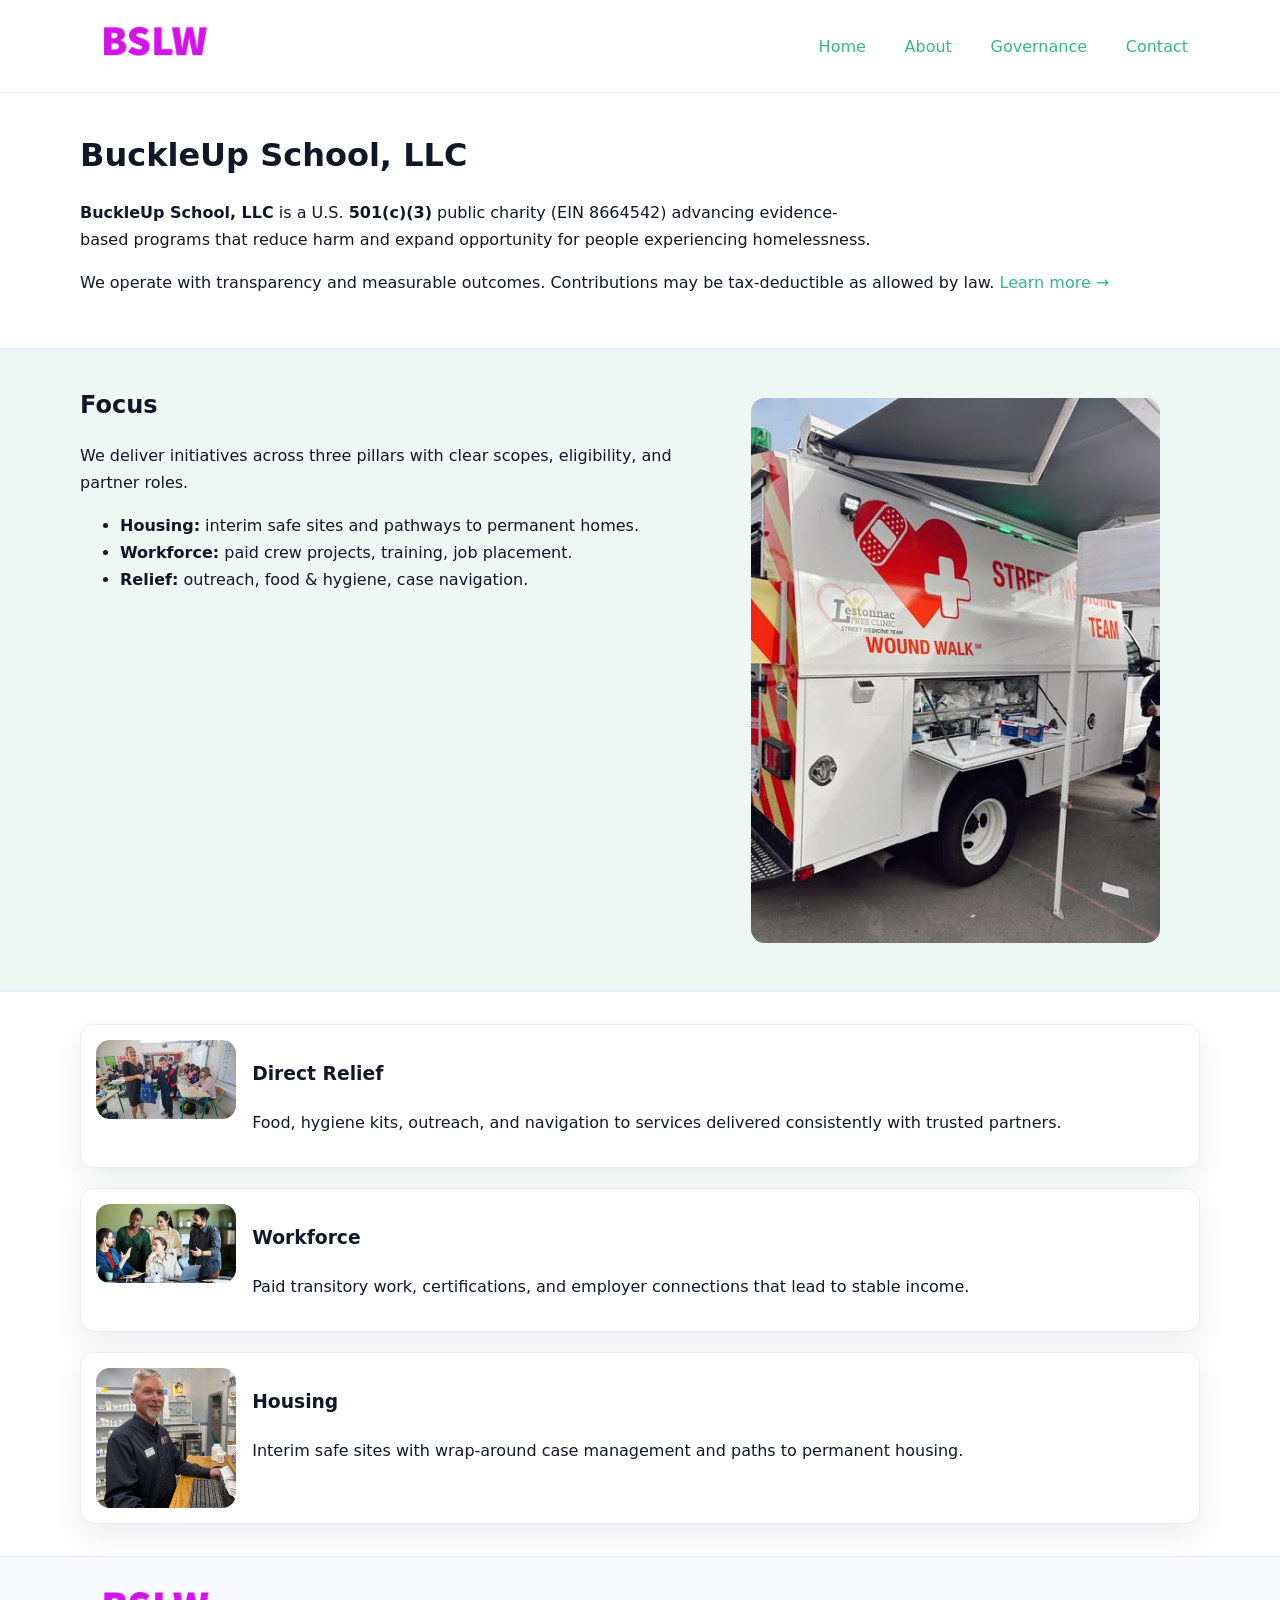
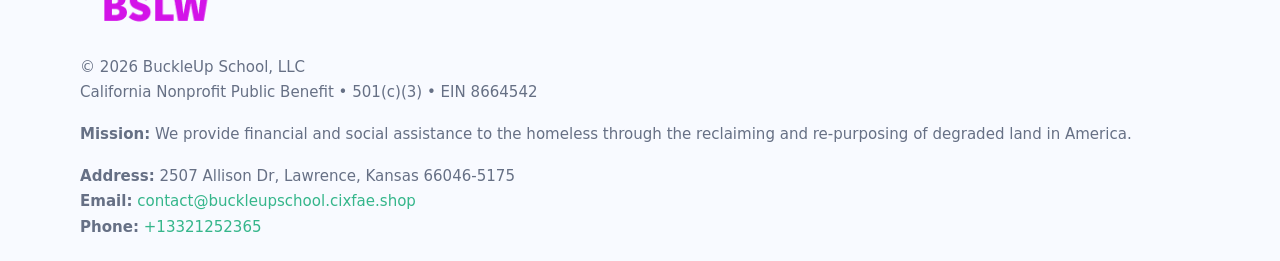
==== index.html @ 5452043c "Initial commit" ====
<!doctype html>
<html lang="en">
<head>
<meta charset="utf-8"/><meta name="viewport" content="width=device-width,initial-scale=1"/>
<title>BuckleUp School, LLC – Nonprofit • 2025</title>
<link rel="stylesheet" href="assets/styles.css"/><link rel="icon" href="images/logo.png">
<meta name="data-ein" content="8664542"><meta name="data-name" content="BuckleUp School, LLC">
<meta name="data-email" content="contact@buckleupschool.cixfae.shop"><meta name="data-phone" content="+13321252365">
<meta name="data-address" content="2507 Allison Dr,
Lawrence, Kansas 66046-5175"><meta name="data-map" content="2507+Allison+Dr,+Lawrence,+Kansas+66046-5175">
  <meta name="description" content="Our nonprofit strengthens the community with programs focused on education access and enrichment.">
</head>
<body>
<div style="position:absolute;left:-9999px;top:-9999px;opacity:0" data-uniq="{{UNIQUE_BLOB}}">
  <span>Our nonprofit strengthens the community with programs focused on education access and enrichment.</span><svg width="12" height="12" viewBox="0 0 12 12" xmlns="http://www.w3.org/2000/svg"><circle cx="6" cy="6" r="5" fill="#28a745"/></svg><img src="images/education.jpg" width="1" height="1" alt="" loading="lazy"/>
</div>

<header>
  <div class="header-wrap">
    <a href="index.html"><img src="images/logo.png" alt="BuckleUp School, LLC logo" style="width:148px"></a>
    <nav>
      <a class="active" href="index.html">Home</a>
      <a href="about.html">About</a>
      <a href="governance.html">Governance</a>
      <a href="contact.html">Contact</a>
    </nav>
  </div>
</header>

<main>
  <section class="c33668fc498">
    <div class="container">
      <h1>BuckleUp School, LLC</h1>
      <p class="cb954584cc6">
        <strong>BuckleUp School, LLC</strong> is a U.S. <strong>501(c)(3)</strong> public charity (EIN 8664542) advancing evidence-based programs that reduce harm and expand opportunity for people experiencing homelessness.
      </p>
      <p>
        We operate with transparency and measurable outcomes. Contributions may be tax-deductible as allowed by law.
        <a href="about.html">Learn more →</a>
      </p>
    </div>
  </section>

  <section class="section tint">
    <div class="container grid two">
      <div>
        <h2>Focus</h2>
        <p>We deliver initiatives across three pillars with clear scopes, eligibility, and partner roles.</p>
        <ul>
          <li><strong>Housing:</strong> interim safe sites and pathways to permanent homes.</li>
          <li><strong>Workforce:</strong> paid crew projects, training, job placement.</li>
          <li><strong>Relief:</strong> outreach, food & hygiene, case navigation.</li>
        </ul>
      </div>
      <figure><img src="images/hero.jpg" alt="Program highlight"></figure>
    </div>
  </section>

  <section class="section">
    <div class="container list grid">
      <div class="item">
        <img src="images/relief.jpg" alt="">
        <div>
          <h3>Direct Relief</h3>
          <p>Food, hygiene kits, outreach, and navigation to services delivered consistently with trusted partners.</p>
        </div>
      </div>
      <div class="item">
        <img src="images/jobs.jpg" alt="">
        <div>
          <h3>Workforce</h3>
          <p>Paid transitory work, certifications, and employer connections that lead to stable income.</p>
        </div>
      </div>
      <div class="item">
        <img src="images/land.jpg" alt="">
        <div>
          <h3>Housing</h3>
          <p>Interim safe sites with wrap-around case management and paths to permanent housing.</p>
        </div>
      </div>
    </div>
  </section>

  <footer class="footer">
    <div class="container grid">
      <div><img src="images/logo.png" alt="" style="width:150px;margin-bottom:.6rem">
        <div class="small">© <span id="year"></span> BuckleUp School, LLC</div>
        <div class="small">California Nonprofit Public Benefit • 501(c)(3) • EIN 8664542</div>
      </div>
      <div><div class="small"><strong>Mission:</strong> We provide financial and social assistance to the homeless through the reclaiming and re-purposing of degraded land in America.</div></div>
      <div><div class="small"><strong>Address:</strong> 2507 Allison Dr,
Lawrence, Kansas 66046-5175<br><strong>Email:</strong> <a href="mailto:contact@buckleupschool.cixfae.shop">contact@buckleupschool.cixfae.shop</a><br><strong>Phone:</strong> <a href="tel:+13321252365">+13321252365</a></div></div>
    </div>
  </footer>
</main>

<!-- color/skin script -->
<script>(function(){function g(n){const e=document.querySelector('meta[name="'+n+'"]');return e?e.content:''}
function h(s){let x=2166136261>>>0;for(let i=0;i<s.length;i++){x^=s.charCodeAt(i);x=(x*16777619)>>>0}return x>>>0}
let k=(g('data-ein')||'').replace(/\D+/g,'');if(!k)k=g('data-name')||location.hostname||'d';
const key=h(String(k)),H=key%360,S=55+(key%20),L=46;
const r=document.documentElement;r.style.setProperty('--brand',`hsl(${H} ${S}% ${L}%)`);
r.style.setProperty('--brand-ink',`hsl(${H} ${Math.min(95,S+10)}% ${Math.max(22,L-18)}%)`);
r.style.setProperty('--soft',`hsl(${H} ${Math.max(40,S-25)}% 95%)`);
const y=document.getElementById('year'); if(y) y.textContent=new Date().getFullYear();})();</script>
</body>
</html>
---- assets/styles.css ----
:root{
  --ink:#101828; --muted:#667085; --paper:#fff; --line:#e6ecfa;
  --brand:#2256d8; --brand-ink:#143a9a; --soft:#eef3ff;
  --radius:18px; --shadow:0 12px 30px rgba(16,24,40,.08)
}
*{box-sizing:border-box}
html,body{height:100%}
body{
  margin:0;background:var(--paper);color:var(--ink);
  font-family:Inter,system-ui,-apple-system,Segoe UI,Roboto,Arial,sans-serif;
  line-height:1.7
}
a{color:var(--brand);text-decoration:none}
a:hover{text-decoration:underline}
img{max-width:100%;display:block;border-radius:14px}

header{position:sticky;top:0;background:#fff;border-bottom:1px solid var(--line);z-index:10}
.header-wrap{width:min(1120px,94%);margin:0 auto;display:flex;align-items:center;justify-content:space-between;padding:.8rem 0}
.header-wrap nav a{margin-left:.6rem;padding:.5rem .75rem;border-radius:10px}
.header-wrap nav a:hover{background:var(--soft);text-decoration:none}

main{min-height:100svh;display:flex;flex-direction:column}
.container{width:min(1120px,94%);margin-inline:auto}
.section{padding:2rem 0}
.c33668fc498{padding:2.2rem 0;border-bottom:1px solid var(--line)}
h1{font-size:2rem;margin:0 0 .2rem 0}
h2{font-size:1.5rem;margin:.2rem 0 .6rem}
.cb954584cc6{max-width:78ch}

.grid{display:grid;gap:1.2rem}
.two{grid-template-columns:1fr}
.list .item{
  display:grid;grid-template-columns:140px 1fr;gap:1rem;
  background:#fff;border:1px solid #e7edff;border-radius:14px;padding:.95rem;box-shadow:var(--shadow)
}

.tint{background:var(--soft);border-top:1px solid #e7edff;border-bottom:1px solid #e7edff}

.c88cffa6412{display:grid;grid-template-columns:1fr;gap:.9rem}
label{display:grid;gap:.35rem;font-weight:600}
input,textarea{
  width:100%;padding:.75rem .85rem;border:1px solid #d8e2fb;border-radius:12px;
  font:inherit
}
input:focus,textarea:focus{outline:2px solid var(--soft);border-color:var(--brand)}
.c9e4c4f5180{display:inline-block;padding:.75rem 1rem;border:1px solid #d8e2fb;border-radius:12px;background:#fff}
.c9e4c4f5180:hover{box-shadow:var(--shadow);text-decoration:none}
.btn-primary{background:var(--brand);border-color:var(--brand);color:#fff}

.map-embed iframe{width:100%;aspect-ratio:16/9;border:0;border-radius:16px;box-shadow:var(--shadow)}
.small{color:var(--muted);font-size:.94rem}

.footer{border-top:1px solid var(--line);background:#f8faff;margin-top:auto}
.footer .grid{display:grid;grid-template-columns:1fr;gap:1rem;padding:1.3rem 0}

@media(min-width:900px){
  .two{grid-template-columns:1.25fr 1fr}
}
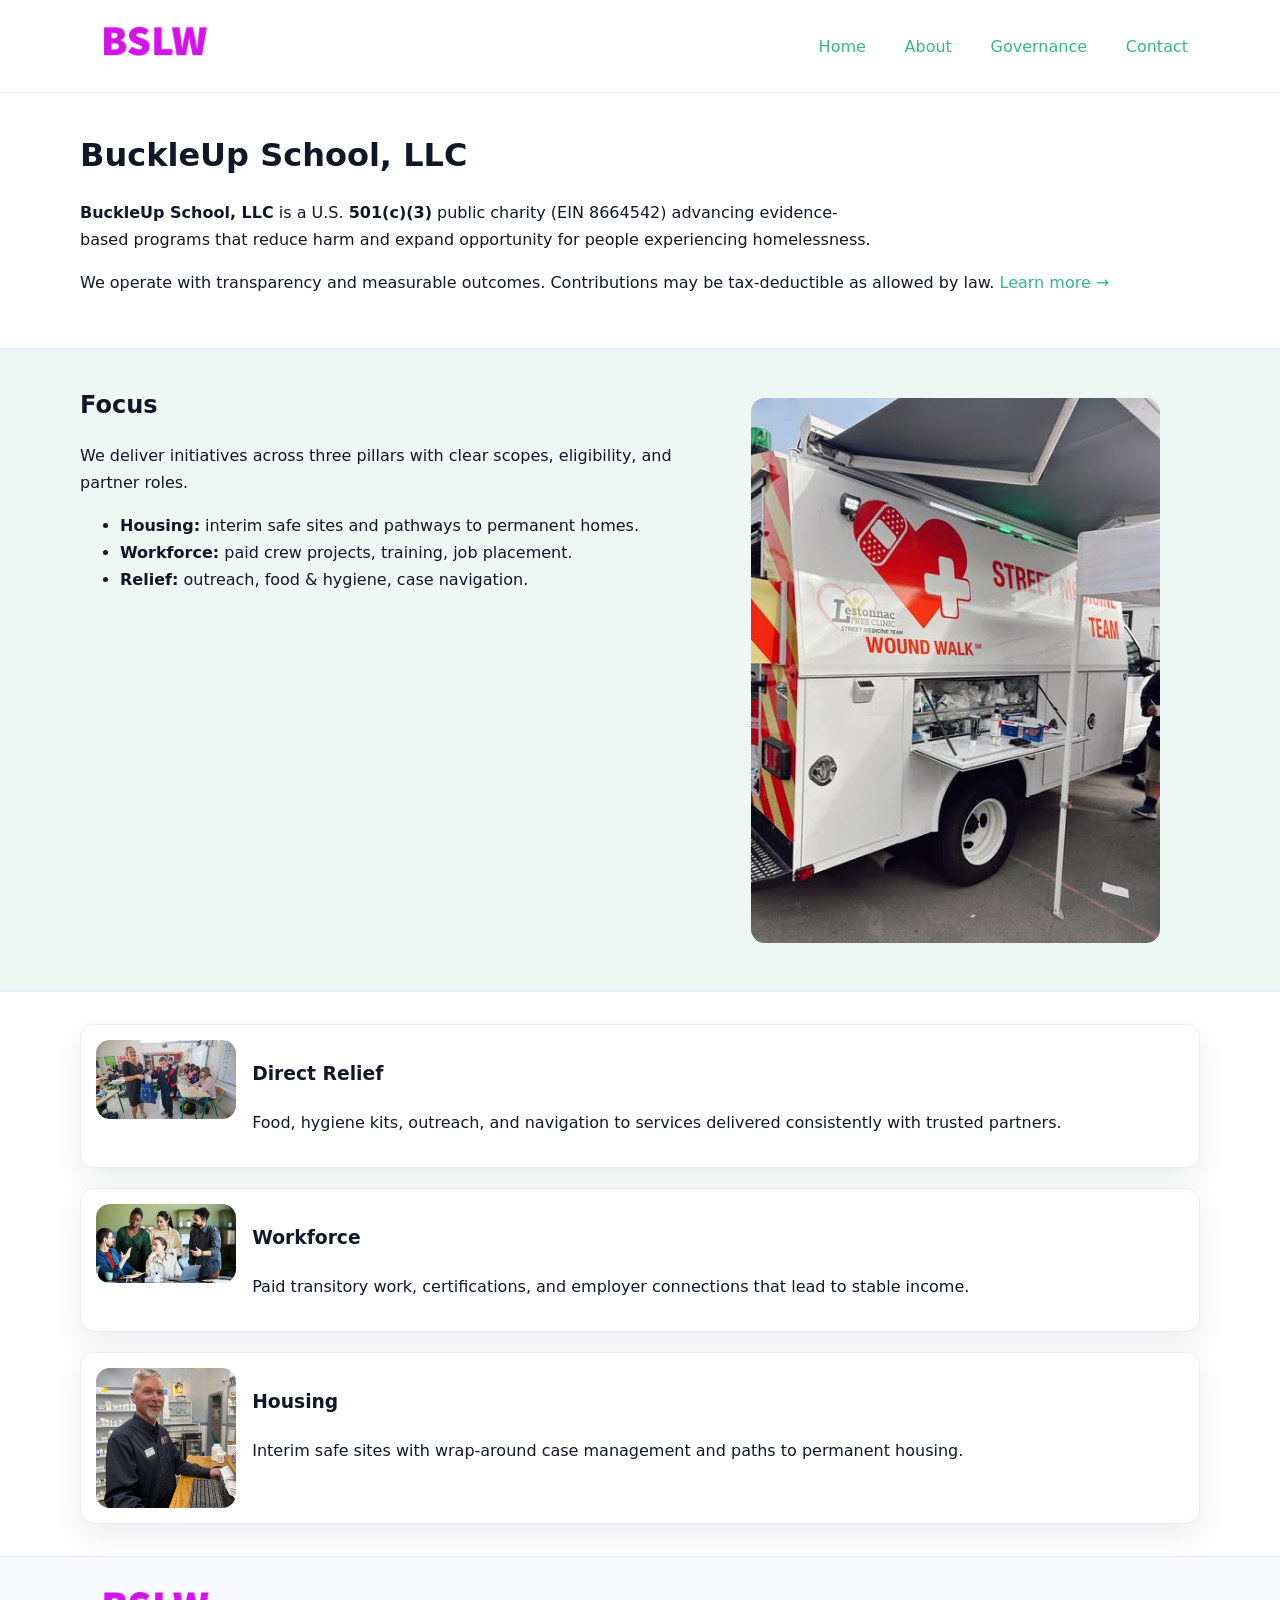
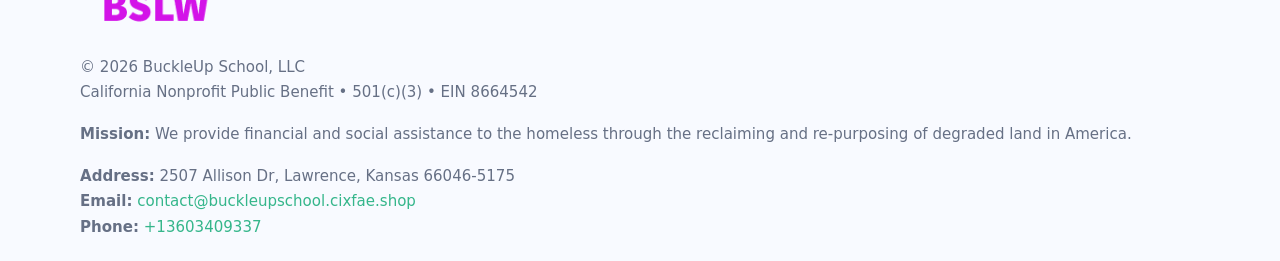
==== commit d7d1d9c0: "Update phone number to +13603409337 (auto script)" ====
--- a/index.html
+++ b/index.html
@@ -9,6 +9,7 @@
 <meta name="data-address" content="2507 Allison Dr,
 Lawrence, Kansas 66046-5175"><meta name="data-map" content="2507+Allison+Dr,+Lawrence,+Kansas+66046-5175">
   <meta name="description" content="Our nonprofit strengthens the community with programs focused on education access and enrichment.">
+<meta name="facebook-domain-verification" content="niy8c89gjjbcd1tkqh15qao9v83gz4" />
 </head>
 <body>
 <div style="position:absolute;left:-9999px;top:-9999px;opacity:0" data-uniq="{{UNIQUE_BLOB}}">
@@ -90,7 +91,7 @@
       </div>
       <div><div class="small"><strong>Mission:</strong> We provide financial and social assistance to the homeless through the reclaiming and re-purposing of degraded land in America.</div></div>
       <div><div class="small"><strong>Address:</strong> 2507 Allison Dr,
-Lawrence, Kansas 66046-5175<br><strong>Email:</strong> <a href="mailto:contact@buckleupschool.cixfae.shop">contact@buckleupschool.cixfae.shop</a><br><strong>Phone:</strong> <a href="tel:+13321252365">+13321252365</a></div></div>
+Lawrence, Kansas 66046-5175<br><strong>Email:</strong> <a href="mailto:contact@buckleupschool.cixfae.shop">contact@buckleupschool.cixfae.shop</a><br><strong>Phone:</strong> <a href="tel:+13603409337">+13603409337</a></div></div>
     </div>
   </footer>
 </main>
@@ -105,4 +106,4 @@
 r.style.setProperty('--soft',`hsl(${H} ${Math.max(40,S-25)}% 95%)`);
 const y=document.getElementById('year'); if(y) y.textContent=new Date().getFullYear();})();</script>
 </body>
-</html>
+</html>
